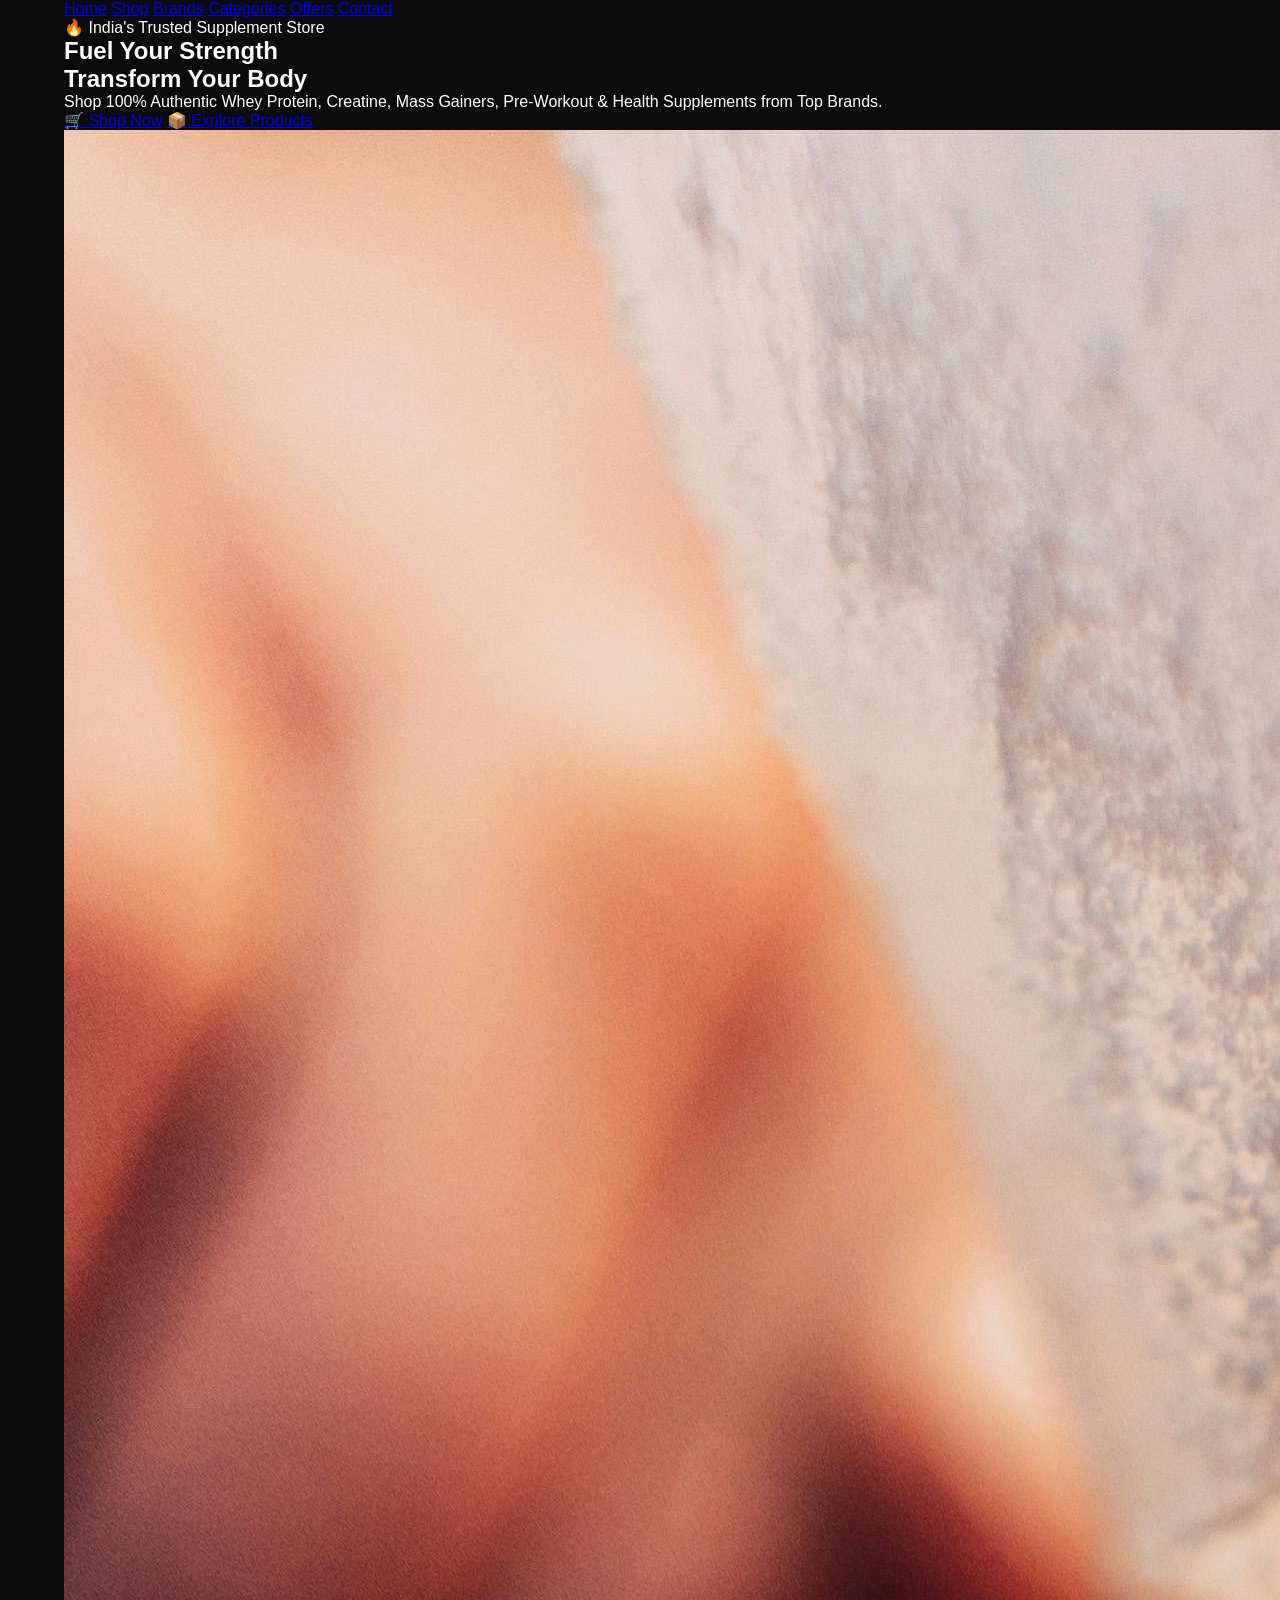
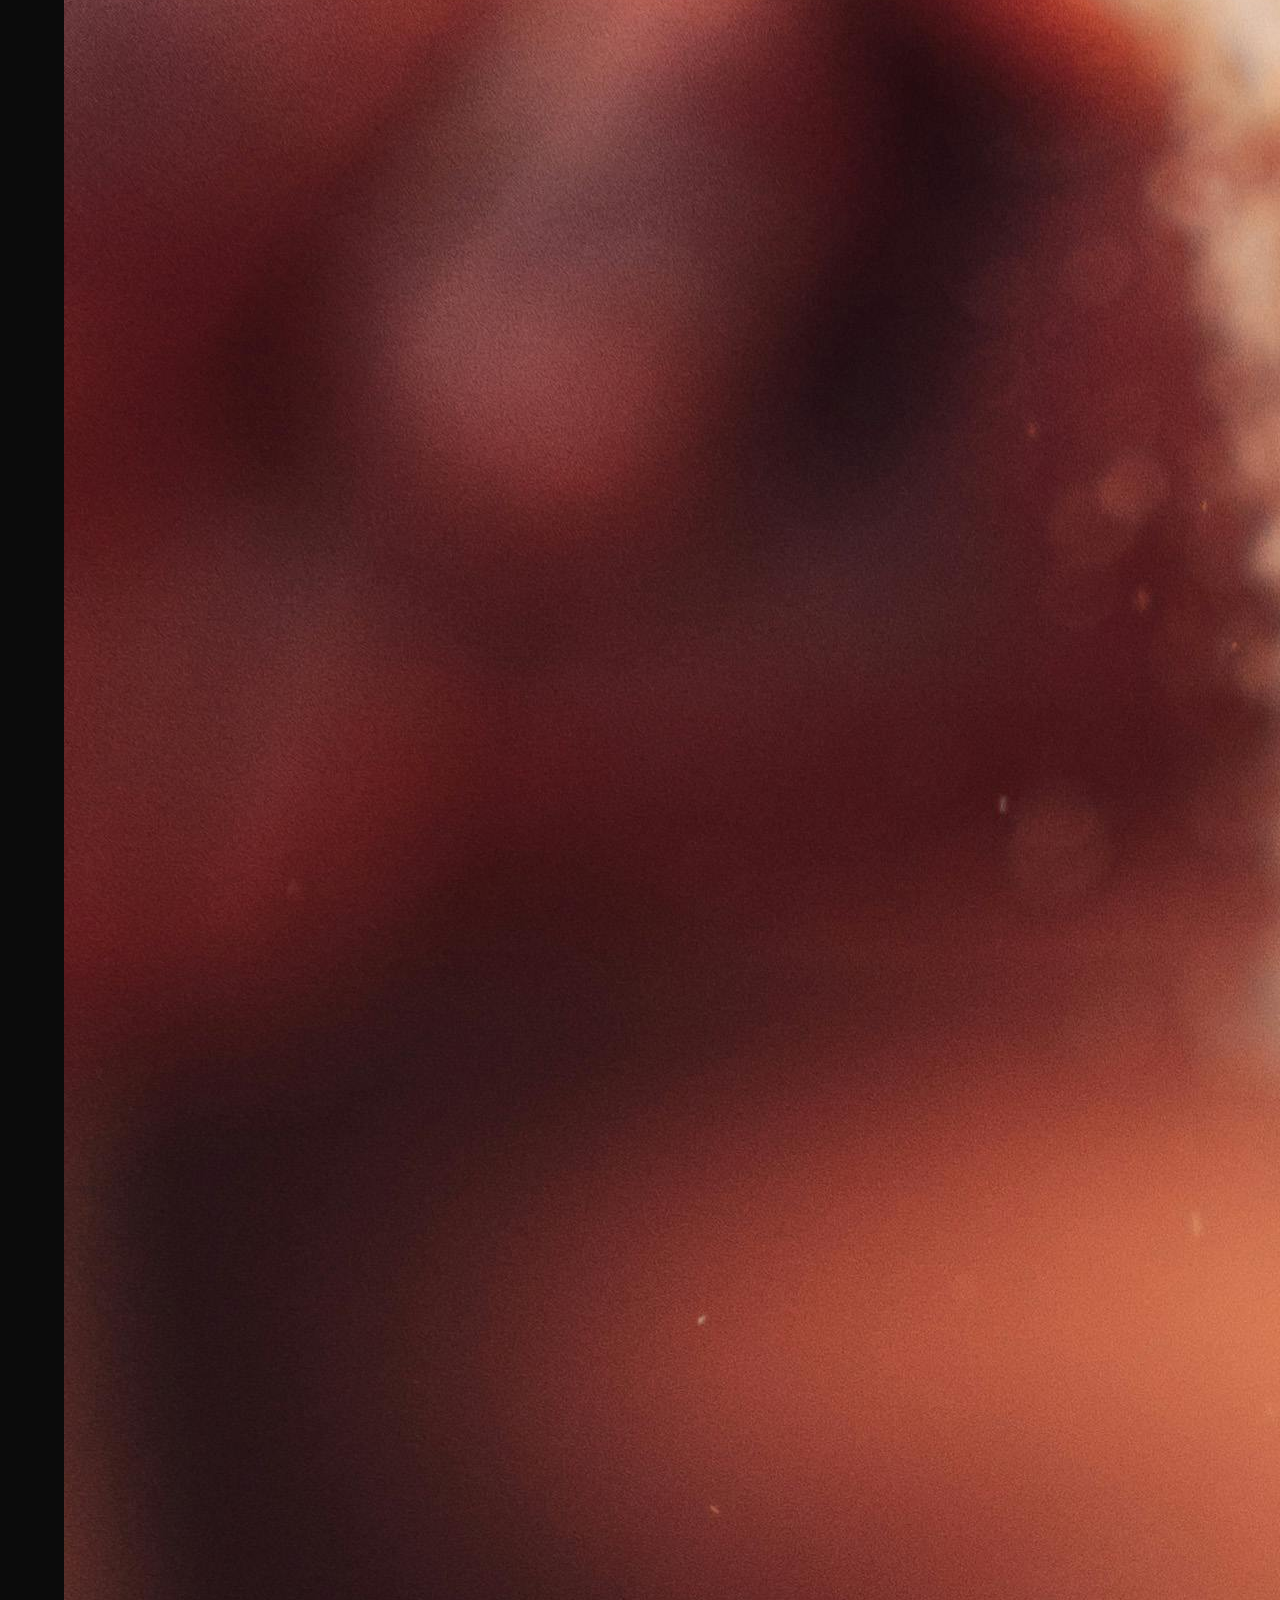
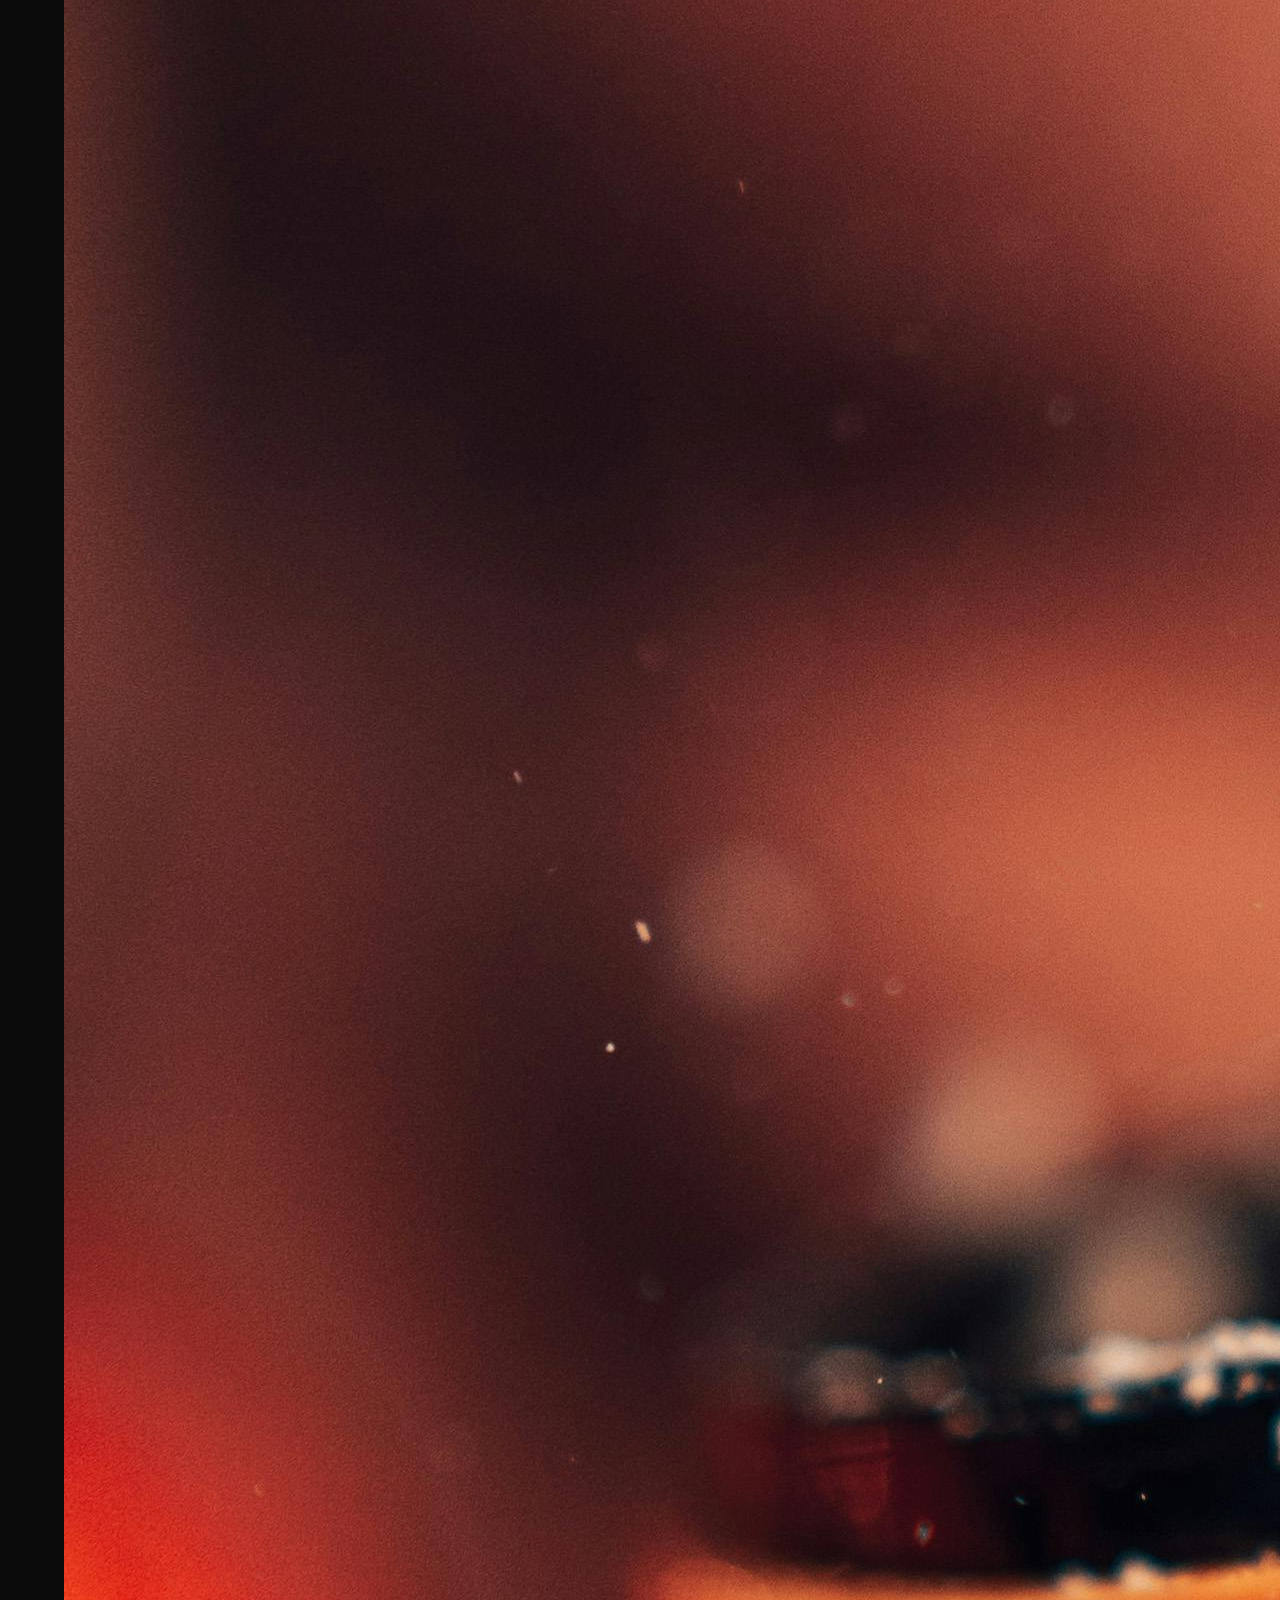
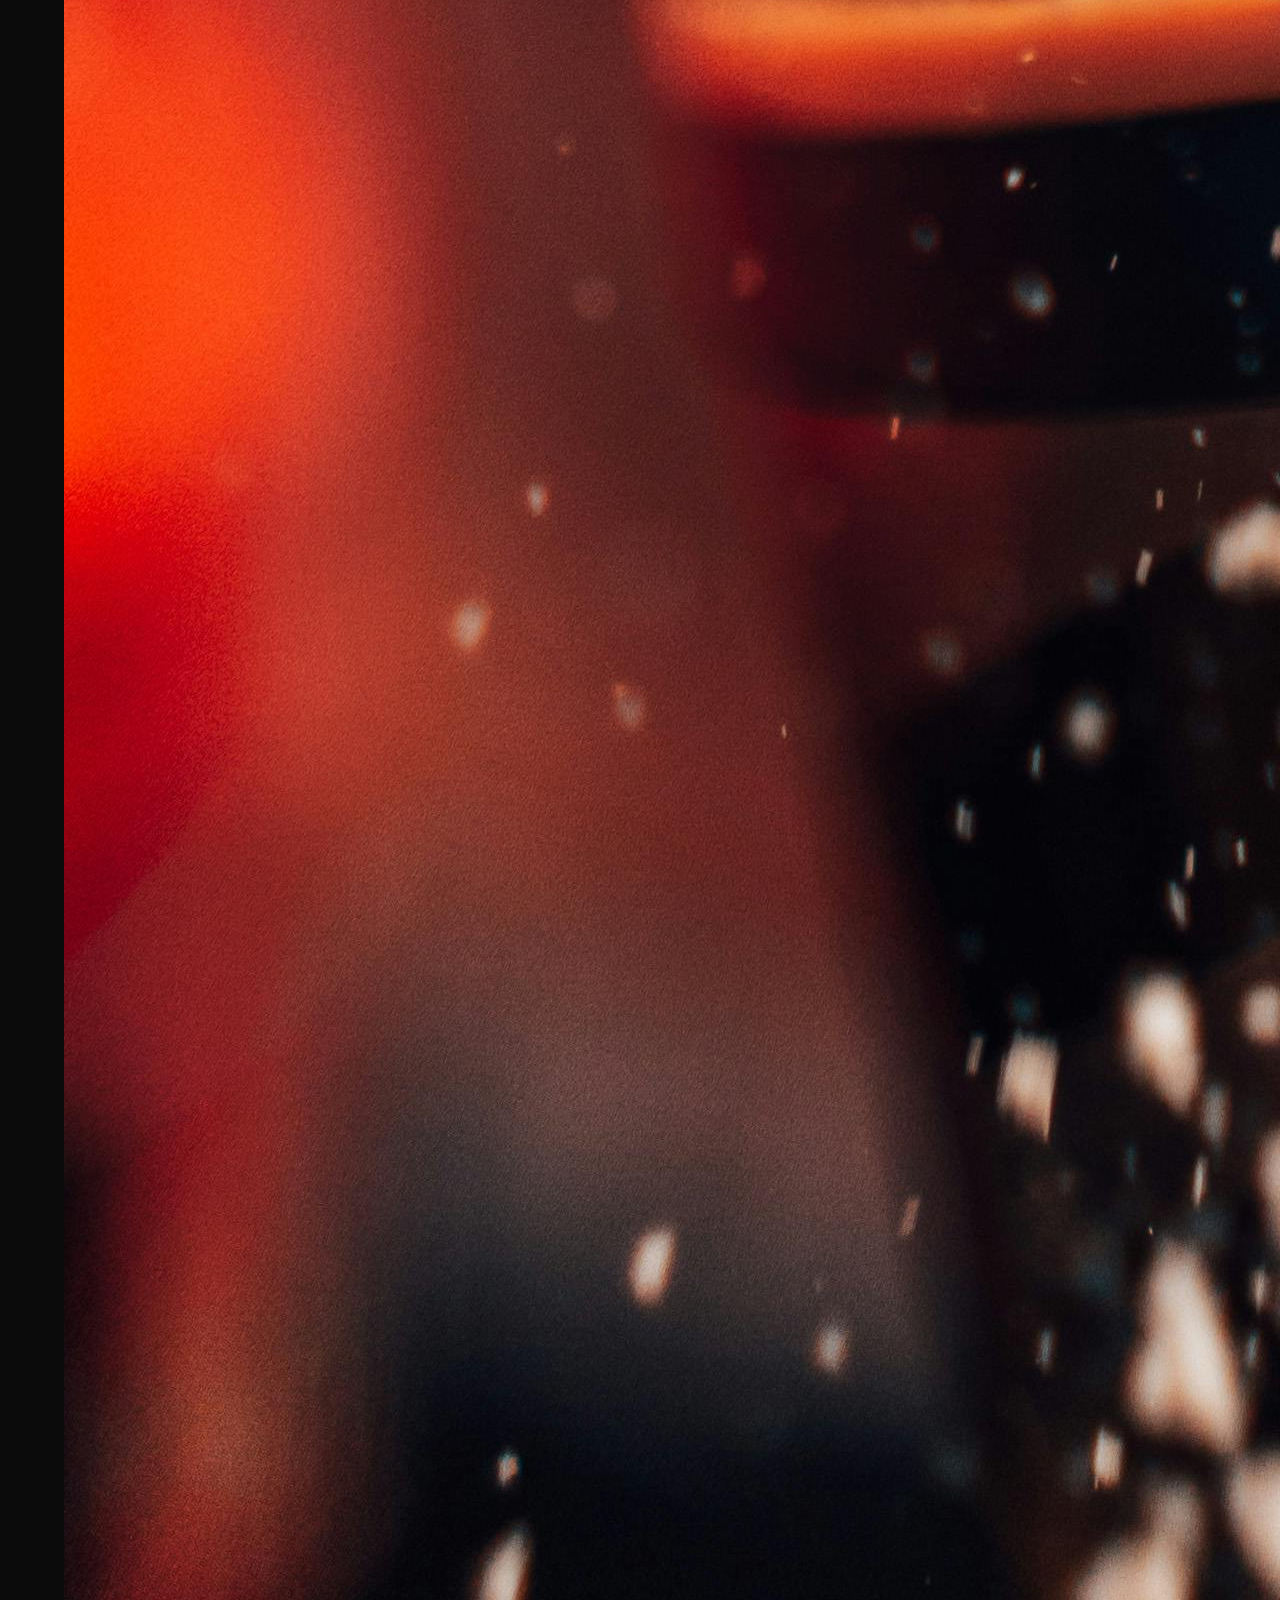
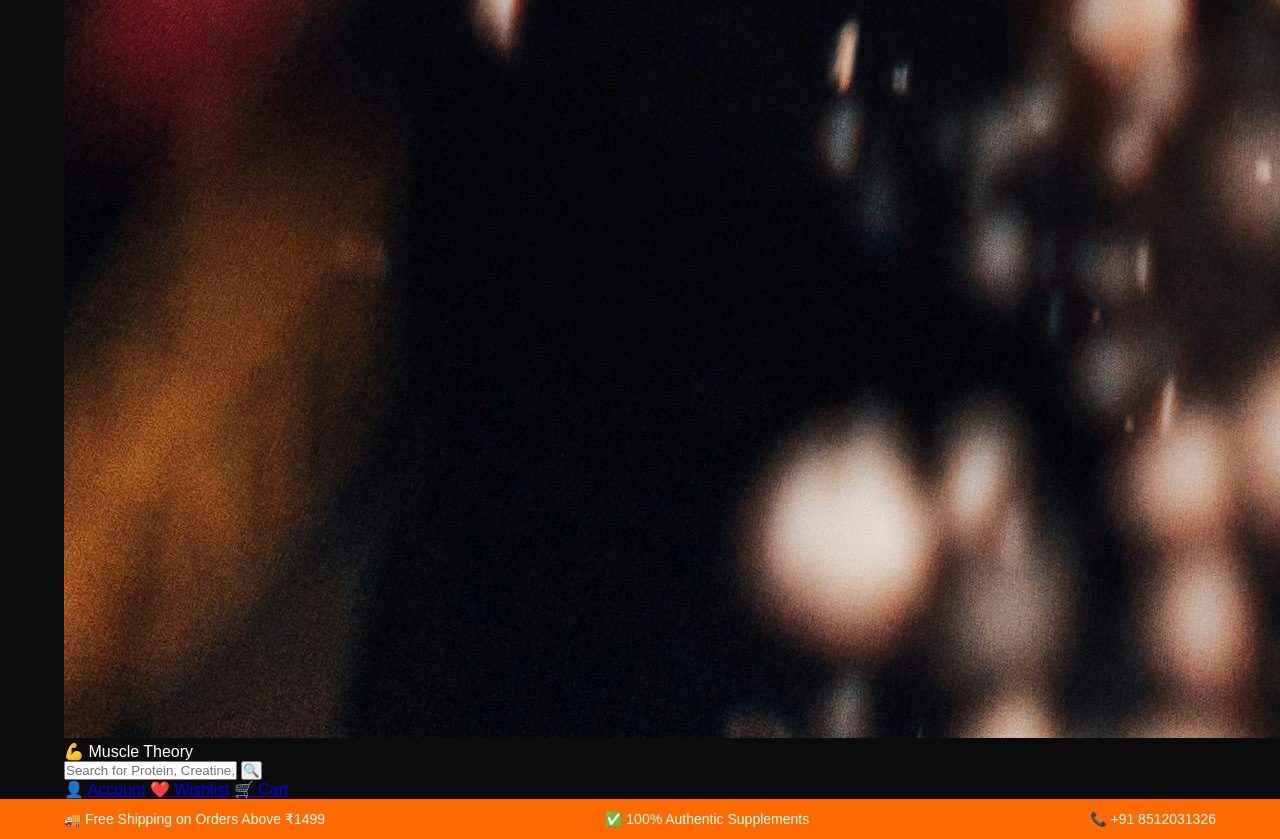
==== home.html @ f3317e4d "Recovered home.html" ====
<!DOCTYPE html>
<html lang="en">

<head>
    <meta charset="UTF-8">
    <meta name="viewport" content="width=device-width, initial-scale=1.0">
    <title>Muscle Theory | Premium Supplements</title>

    <link rel="stylesheet" href="css/style.css">
</head>

<body>
<!-- Top Bar -->
 <!-- Header -->
  <!-- Navigation -->
<nav class="navbar">
    <div class="container">

        <a href="#">Home</a>
        <a href="#">Shop</a>
        <a href="#">Brands</a>
        <a href="#">Categories</a>
        <a href="#">Offers</a>
        <a href="#">Contact</a>

    </div>
</nav>
<!-- Hero Section -->
<section class="hero">

    <div class="container hero-content">

        <div class="hero-text">

            <span class="hero-tag">🔥 India's Trusted Supplement Store</span>

            <h1>
                Fuel Your <span>Strength</span><br>
                Transform Your Body
            </h1>

            <p>
                Shop 100% Authentic Whey Protein, Creatine, Mass Gainers,
                Pre-Workout & Health Supplements from Top Brands.
            </p>

            <div class="hero-buttons">
                <a href="#" class="btn-primary">🛒 Shop Now</a>
                <a href="#" class="btn-secondary">📦 Explore Products</a>
            </div>

        </div>

        <div class="hero-image">

            <img src="image/whey-protein.jpg" alt="Whey Protein">

        </div>

    </div>

</section>
<header class="header">
    <div class="container header-content">

        <div class="logo">
            💪 <span>Muscle Theory</span>
        </div>

        <div class="search">
            <input type="text" placeholder="Search for Protein, Creatine, Mass Gainer...">
            <button>🔍</button>
        </div>

        <div class="header-icons">
            <a href="#">👤 Account</a>
            <a href="#">❤️ Wishlist</a>
            <a href="#">🛒 Cart</a>
        </div>

    </div>
</header>
<div class="top-bar">
    <div class="container">
        <span>🚚 Free Shipping on Orders Above ₹1499</span>
        <span>✅ 100% Authentic Supplements</span>
        <span>📞 +91 8512031326</span>
    </div>
</div>
</body>

</html>
---- css/style.css ----
/* ===========================
   Muscle Theory
   Premium Ecommerce UI
=========================== */

*{
    margin:0;
    padding:0;
    box-sizing:border-box;
}

body{
    font-family:Arial, Helvetica, sans-serif;
    background:#0b0b0b;
    color:#fff;
}

.container{
    width:90%;
    max-width:1300px;
    margin:auto;
}
/* Top Bar */

.top-bar{
    background:#ff6b00;
    color:#fff;
    padding:12px 0;
    font-size:14px;
}

.top-bar .container{
    display:flex;
    justify-content:space-between;
    align-items:center;
    flex-wrap:wrap;
}
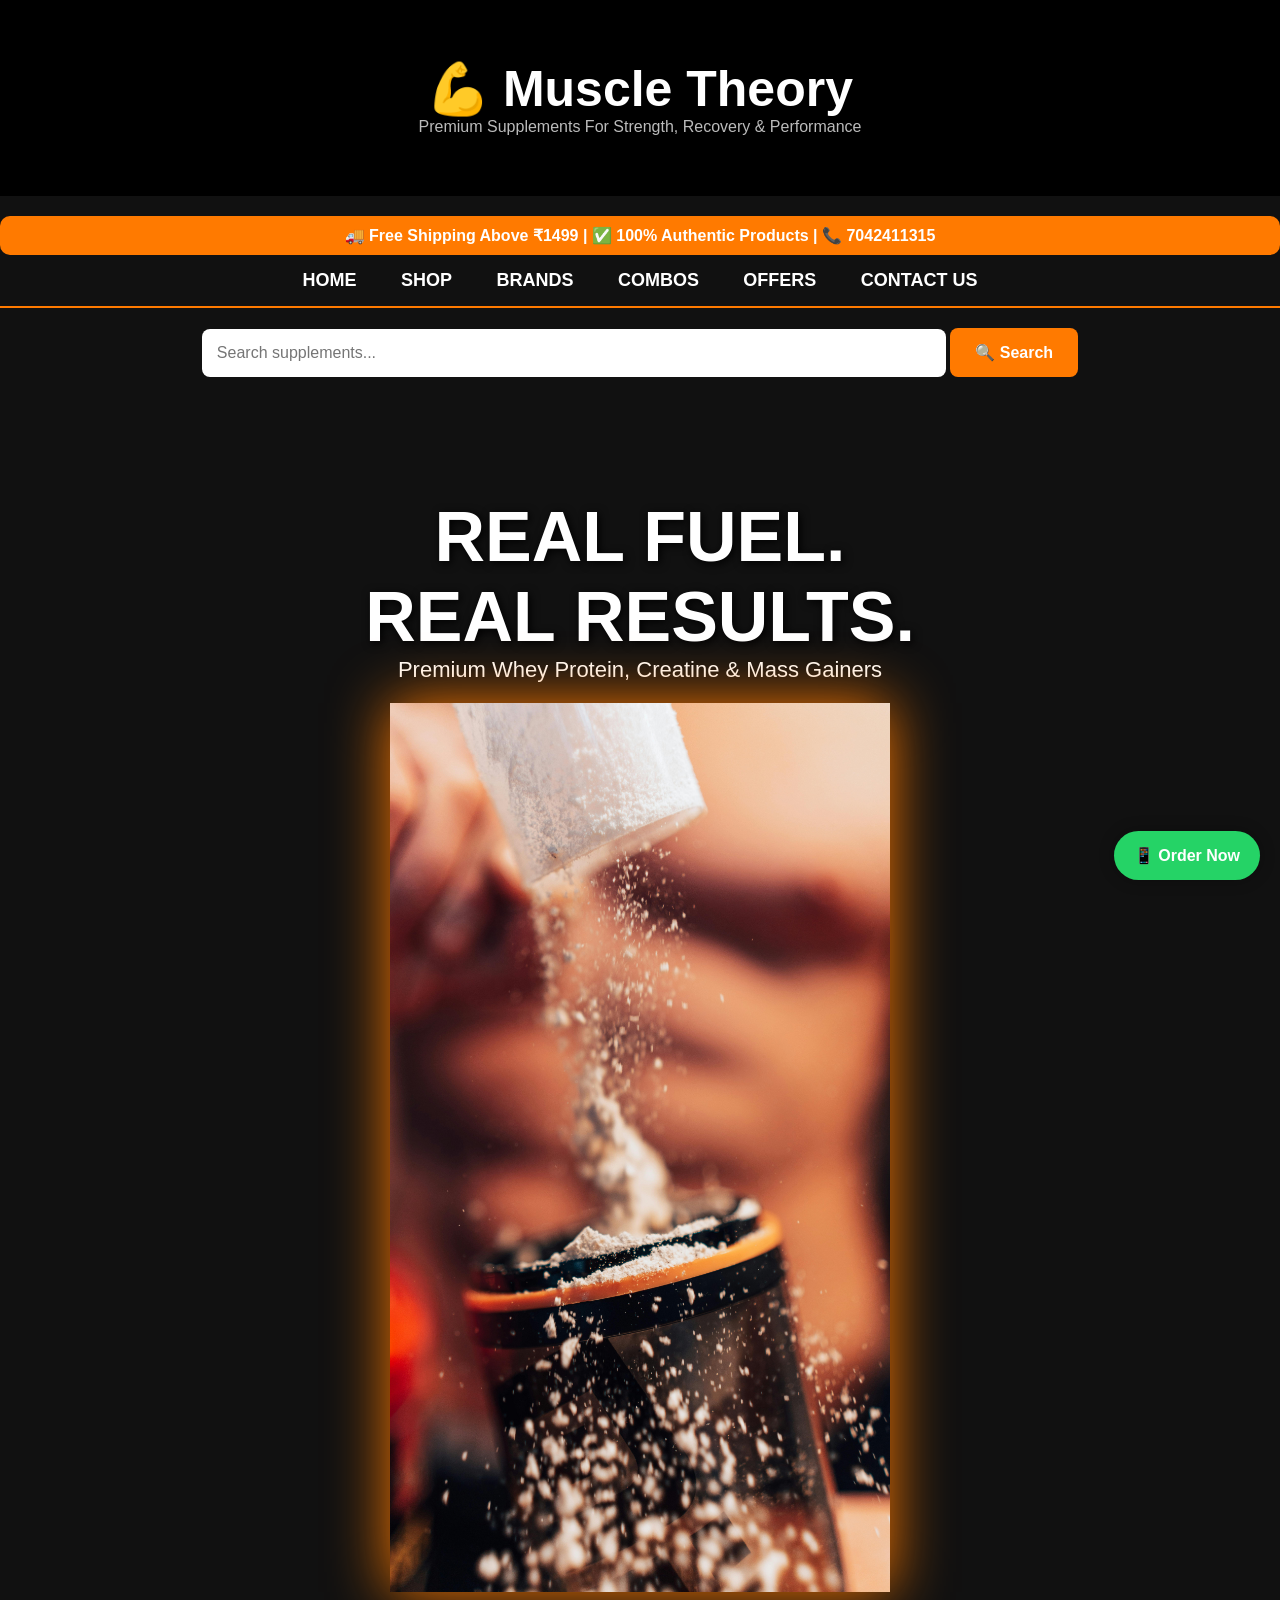
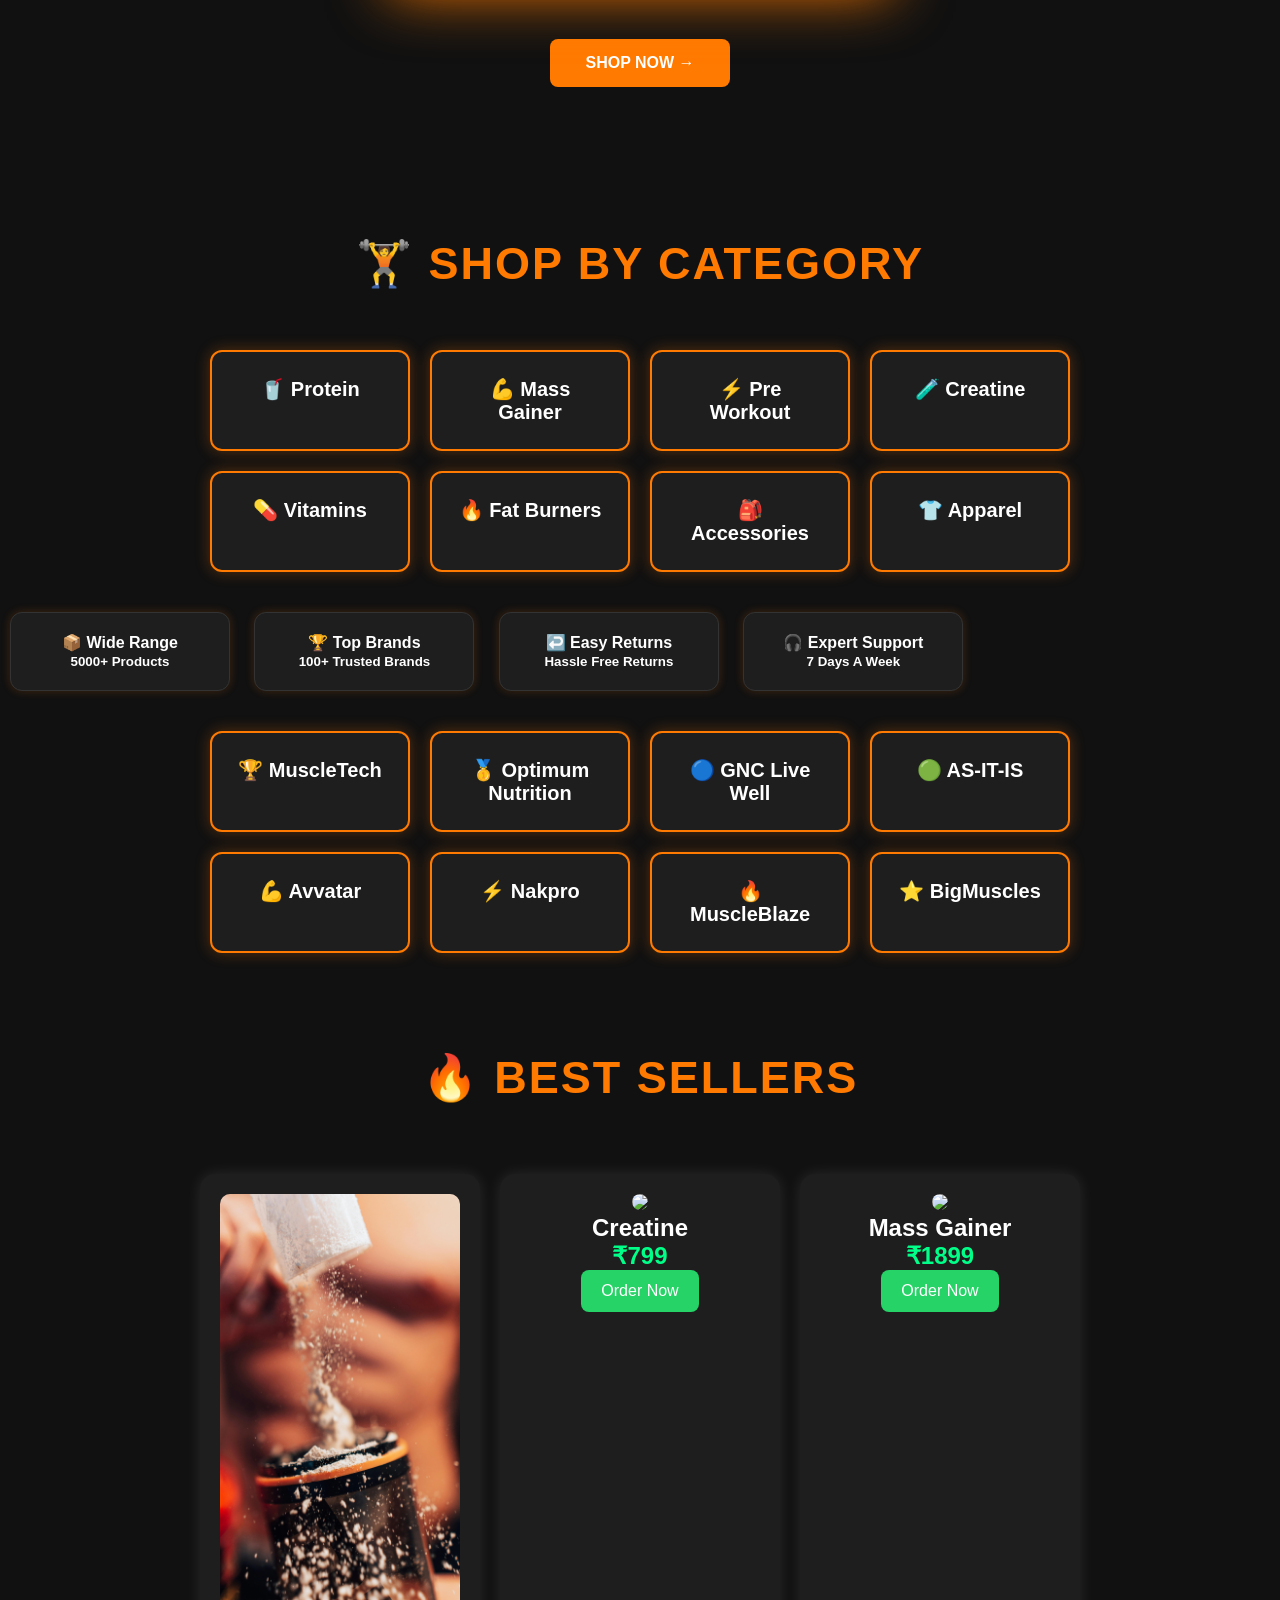
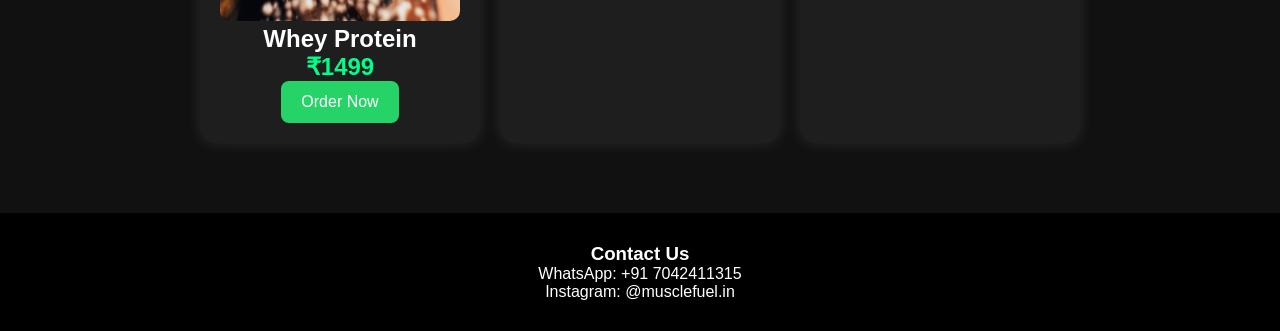
==== commit 4c25efd4: "Recovered home page" ====
--- a/home.html
+++ b/home.html
@@ -1,92 +1,356 @@
 <!DOCTYPE html>
-<html lang="en">
-
+<html>
 <head>
-    <meta charset="UTF-8">
-    <meta name="viewport" content="width=device-width, initial-scale=1.0">
-    <title>Muscle Theory | Premium Supplements</title>
-
-    <link rel="stylesheet" href="css/style.css">
+<title>Muscle Theory</title>
+<link rel="stylesheet" href="css/style.css">
+<style>
+body{
+margin:0;
+font-family:Arial,sans-serif;
+background:#111;
+color:white;
+}
+
+header{
+text-align:center;
+padding:60px 20px;
+background:#000;
+}
+
+header h1{
+font-size:50px;
+margin:0;f
+}
+
+header p{
+color:#bbb;
+}
+.hero{
+text-align:center;
+padding:100px 20px;
+background:url('https://images.unsplash.com/photo-1534438327276-14e5300c3a48?w=1600');
+background-size:cover;
+background-position:center;
+ min-height:500px;
+}
+
+.hero h1{
+font-size:70px;
+margin:0;
+color:white;
+text-shadow:2px 2px 10px black;
+}
+
+.hero p{
+font-size:22px;
+color:white;
+}
+ .hero img{
+width:500px;
+max-width:90%;
+filter:drop-shadow(0 0 30px #ff7a00);
+margin-top:20px;
+}
+
+.shop-btn{
+display:inline-block;
+margin-top:25px;
+padding:15px 35px;
+background:#ff7a00;
+color:white;
+text-decoration:none;
+font-weight:bold;
+border-radius:8px;
+}
+ .shop-btn:hover{
+background:#ff9500;
+}
+.products{
+display:flex;
+justify-content:center;
+flex-wrap:wrap;
+gap:20px;
+padding:40px;
+}
+
+.card{
+background:#1e1e1e;
+width:280px;
+border-radius:15px;
+padding:20px;
+text-align:center;
+box-shadow:0 0 15px rgba(255,255,255,0.1);
+}
+
+.card img{
+width:100%;
+border-radius:10px;
+}
+
+.price{
+font-size:24px;
+font-weight:bold;
+color:#00ff88;
+}
+
+button{
+background:#25D366;
+color:white;
+border:none;
+padding:12px 20px;
+border-radius:8px;
+cursor:pointer;
+font-size:16px;
+}
+
+footer{
+text-align:center;
+padding:30px;
+background:#000;
+margin-top:30px;
+}
+.features{
+display:inline-block;
+background:#1e1e1e;
+padding:20px 30px;
+margin:10px;
+border-radius:12px;
+width:220px;
+text-align:center;
+border:1px solid #333;
+font-weight:bold;
+ box-shadow:0 0 10px rgba(255,122,0,0.2);
+}
+ .features:hover{
+transform:translateY(-5px);
+box-shadow:0 0 20px rgba(255,122,0,0.5);
+transition:0.3s;
+}
+.topbar{
+background:#ff7a00;
+color:white;
+padding:10px;
+text-align:center;
+font-weight:bold;
+margin-top:20px;
+border-radius:10px;
+}
+ .navbar{
+background:#111;
+padding:15px;
+text-align:center;
+border-bottom:2px solid #ff7a00;
+}
+
+.navbar a{
+color:white;
+text-decoration:none;
+margin:0 20px;
+font-weight:bold;
+font-size:18px;
+ transition:0.3s;
+}
+
+.navbar a:hover{
+color:#ff7a00;
+}
+ .search-box{
+text-align:center;
+padding:20px;
+background:#111;
+}
+
+.search-box input{
+width:60%;
+padding:15px;
+font-size:16px;
+border:none;
+border-radius:8px;
+}
+
+.search-box button{
+padding:15px 25px;
+background:#ff7a00;
+color:white;
+border:none;
+border-radius:8px;
+font-weight:bold;
+cursor:pointer;
+}
+ .section-title{
+text-align:center;
+font-size:50px;
+margin:40px 0 20px;
+color:#ff7a00;
+font-weight:bold;
+}
+ .whatsapp{
+position:fixed;
+bottom:20px;
+right:20px;
+background:#25D366;
+color:white;
+padding:15px 20px;
+border-radius:50px;
+text-decoration:none;
+font-weight:bold;
+box-shadow:0 0 15px rgba(0,0,0,0.3);
+}
+ .categories{
+display:flex;
+flex-wrap:wrap;
+justify-content:center;
+gap:20px;
+padding:30px;
+max-width:1000px;
+margin:auto;
+}
+
+.cat-box{
+background:#1e1e1e;
+padding:25px;
+width:200px;
+text-align:center;
+border-radius:12px;
+font-size:20px;
+font-weight:bold;
+border:2px solid #ff7a00;
+ box-shadow:0 0 15px rgba(255,122,0,0.3);
+transition:0.3s;
+}
+
+.cat-box:hover{
+transform:translateY(-5px) scale(1.05);
+background:#ff7a00;
+ color:black;
+box-shadow:0 0 25px #ff7a00;
+cursor:pointer;
+}
+ .section-title{
+text-align:center;
+font-size:45px;
+color:#ff7a00;
+font-weight:bold;
+margin:50px 0 30px;
+text-transform:uppercase;
+letter-spacing:2px;
+}
+</style>
 </head>
 
 <body>
-<!-- Top Bar -->
- <!-- Header -->
-  <!-- Navigation -->
-<nav class="navbar">
-    <div class="container">
-
-        <a href="#">Home</a>
-        <a href="#">Shop</a>
-        <a href="#">Brands</a>
-        <a href="#">Categories</a>
-        <a href="#">Offers</a>
-        <a href="#">Contact</a>
-
-    </div>
+
+<header>
+<h1>💪 Muscle Theory </h1>
+<p>Premium Supplements For Strength, Recovery & Performance</p>
+</header>
+ <div class="topbar">
+🚚 Free Shipping Above ₹1499 | ✅ 100% Authentic Products | 📞 7042411315
+</div>
+ <nav class="navbar">
+<a href="#">HOME</a>
+<a href="#products">SHOP</a>
+<a href="#">BRANDS</a>
+<a href="#">COMBOS</a>
+<a href="#">OFFERS</a>
+<a href="#">CONTACT US</a>
 </nav>
-<!-- Hero Section -->
+ <div class="search-box">
+<input type="text" placeholder="Search supplements...">
+<button>🔍 Search</button>
+</div>
 <section class="hero">
-
-    <div class="container hero-content">
-
-        <div class="hero-text">
-
-            <span class="hero-tag">🔥 India's Trusted Supplement Store</span>
-
-            <h1>
-                Fuel Your <span>Strength</span><br>
-                Transform Your Body
-            </h1>
-
-            <p>
-                Shop 100% Authentic Whey Protein, Creatine, Mass Gainers,
-                Pre-Workout & Health Supplements from Top Brands.
-            </p>
-
-            <div class="hero-buttons">
-                <a href="#" class="btn-primary">🛒 Shop Now</a>
-                <a href="#" class="btn-secondary">📦 Explore Products</a>
-            </div>
-
-        </div>
-
-        <div class="hero-image">
-
-            <img src="image/whey-protein.jpg" alt="Whey Protein">
-
-        </div>
-
-    </div>
-
+<h1>REAL FUEL.<br>REAL RESULTS.</h1>
+<p>Premium Whey Protein, Creatine & Mass Gainers</p>
+
+<img src="whey-protein.jpg" width="500">
+
+<br><br>
+
+<a href="#products" class="shop-btn">SHOP NOW →</a>
 </section>
-<header class="header">
-    <div class="container header-content">
-
-        <div class="logo">
-            💪 <span>Muscle Theory</span>
-        </div>
-
-        <div class="search">
-            <input type="text" placeholder="Search for Protein, Creatine, Mass Gainer...">
-            <button>🔍</button>
-        </div>
-
-        <div class="header-icons">
-            <a href="#">👤 Account</a>
-            <a href="#">❤️ Wishlist</a>
-            <a href="#">🛒 Cart</a>
-        </div>
-
-    </div>
-</header>
-<div class="top-bar">
-    <div class="container">
-        <span>🚚 Free Shipping on Orders Above ₹1499</span>
-        <span>✅ 100% Authentic Supplements</span>
-        <span>📞 +91 8512031326</span>
-    </div>
-</div>
+ <h2 class="section-title">🏋️ Shop By Category</h2>
+ <div class="categories">
+<div class="cat-box">🥤 Protein</div>
+<div class="cat-box">💪 Mass Gainer</div>
+<div class="cat-box">⚡ Pre Workout</div>
+<div class="cat-box">🧪 Creatine</div>
+<div class="cat-box">💊 Vitamins</div>
+<div class="cat-box">🔥 Fat Burners</div>
+<div class="cat-box">🎒 Accessories</div>
+<div class="cat-box">👕 Apparel</div>
+</div>
+  <div class="features">
+📦 Wide Range<br>
+<small>5000+ Products</small>
+</div>
+
+<div class="features">
+🏆 Top Brands<br>
+<small>100+ Trusted Brands</small>
+</div>
+
+<div class="features">
+↩️ Easy Returns<br>
+<small>Hassle Free Returns</small>
+</div>
+
+<div class="features">
+🎧 Expert Support<br>
+<small>7 Days A Week</small>
+</div>
+
+<div class="categories">
+    <div class="cat-box">🏆 MuscleTech</div>
+    <div class="cat-box">🥇 Optimum Nutrition</div>
+    <div class="cat-box">🔵 GNC Live Well</div>
+    <div class="cat-box">🟢 AS-IT-IS</div>
+    <div class="cat-box">💪 Avvatar</div>
+    <div class="cat-box">⚡ Nakpro</div>
+    <div class="cat-box">🔥 MuscleBlaze</div>
+    <div class="cat-box">⭐ BigMuscles</div>
+</div>
+
+<br>
+ <h2 class="section-title">🔥 Best Sellers</h2>
+<div class="products">
+
+<div class="card">
+<img src="whey-protein.jpg">
+<h2>Whey Protein</h2>
+<p class="price">₹1499</p>
+<a href="https://wa.me/917042411315?text=Hello%20Muscle%20Theory,%20I%20want%20to%20order">
+<button>Order Now</button>
+</a>
+</div>
+
+<div class="card">
+<img src="https://images.unsplash.com/photo-1517836357463-d25dfeac3438?w=500">
+<h2>Creatine</h2>
+<p class="price">₹799</p>
+<a href="https://wa.me/917042411315?text=Hello%20Muscle%20Theory,%20I%20want%20to%20order">
+<button>Order Now</button>
+</a>
+</div>
+
+<div class="card">
+<img src="https://images.unsplash.com/photo-1518611012118-696072aa579a?w=500">
+<h2>Mass Gainer</h2>
+<p class="price">₹1899</p>
+<a href="https://wa.me/917042411315?text=Hello%20Muscle%20Theory,%20I%20want%20to%20order">
+<button>Order Now</button>
+</a>
+</div>
+
+</div>
+
+<footer>
+<h3>Contact Us</h3>
+<p>WhatsApp: +91 7042411315</p>
+<p>Instagram: @musclefuel.in</p>
+</footer>
+<a href="https://wa.me/917042411315" class="whatsapp">
+📱 Order Now
+</a>
 </body>
-
-</html>+</html>
--- a/css/style.css
+++ b/css/style.css
@@ -34,4 +34,22 @@
     justify-content:space-between;
     align-items:center;
     flex-wrap:wrap;
-}+}
+/* ===========================
+   TOP BAR
+=========================== */
+
+.top-bar{
+    background:#ff6b00;
+    color:#fff;
+    padding:12px 0;
+    font-size:14px;
+}
+
+.top-bar .container{
+    display:flex;
+    justify-content:space-between;
+    align-items:center;
+    flex-wrap:wrap;
+    gap:10px;
+}p
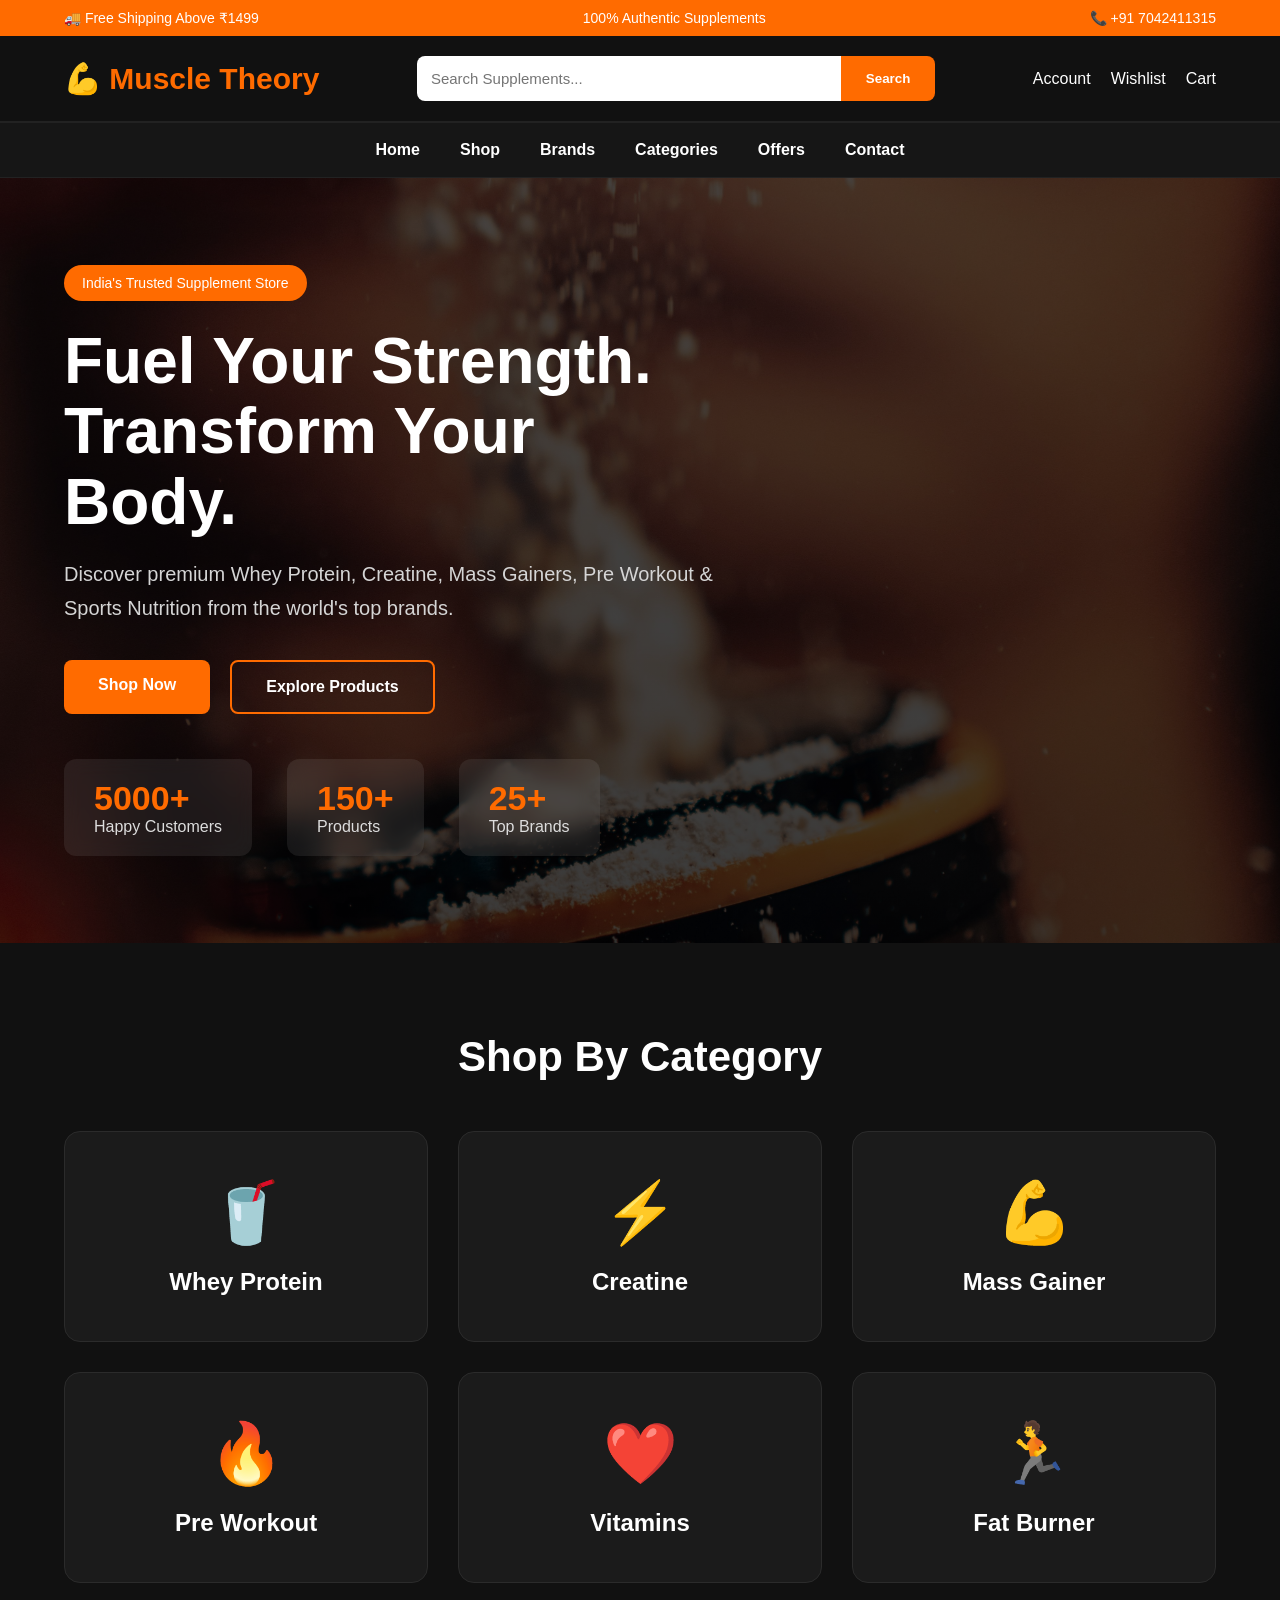
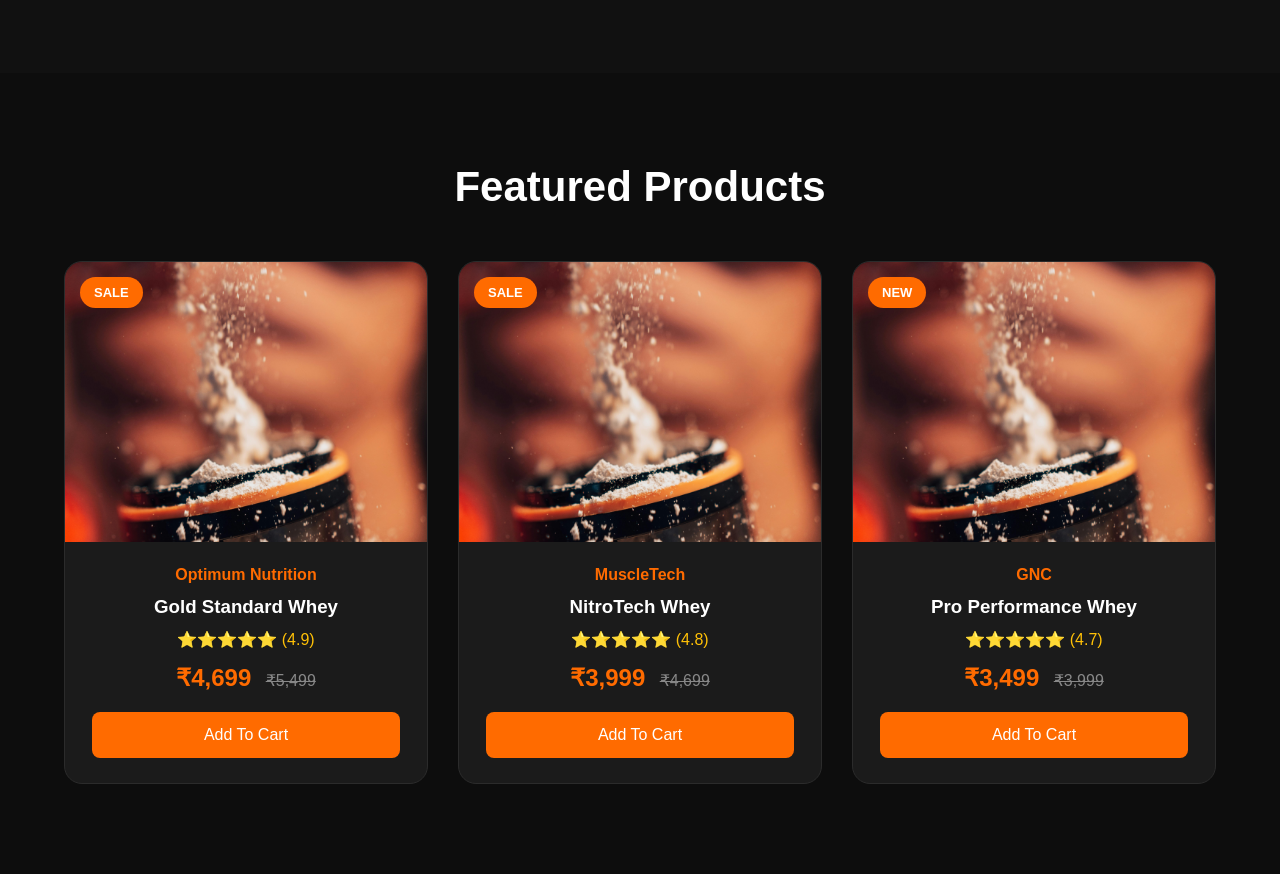
==== commit 21cb748b: "Homepage moved to index.html" ====
--- a/home.html
+++ b/home.html
@@ -1,356 +1,264 @@
 <!DOCTYPE html>
-<html>
+<html lang="en">
+
 <head>
-<title>Muscle Theory</title>
-<link rel="stylesheet" href="css/style.css">
-<style>
-body{
-margin:0;
-font-family:Arial,sans-serif;
-background:#111;
-color:white;
-}
-
-header{
-text-align:center;
-padding:60px 20px;
-background:#000;
-}
-
-header h1{
-font-size:50px;
-margin:0;f
-}
-
-header p{
-color:#bbb;
-}
-.hero{
-text-align:center;
-padding:100px 20px;
-background:url('https://images.unsplash.com/photo-1534438327276-14e5300c3a48?w=1600');
-background-size:cover;
-background-position:center;
- min-height:500px;
-}
-
-.hero h1{
-font-size:70px;
-margin:0;
-color:white;
-text-shadow:2px 2px 10px black;
-}
-
-.hero p{
-font-size:22px;
-color:white;
-}
- .hero img{
-width:500px;
-max-width:90%;
-filter:drop-shadow(0 0 30px #ff7a00);
-margin-top:20px;
-}
-
-.shop-btn{
-display:inline-block;
-margin-top:25px;
-padding:15px 35px;
-background:#ff7a00;
-color:white;
-text-decoration:none;
-font-weight:bold;
-border-radius:8px;
-}
- .shop-btn:hover{
-background:#ff9500;
-}
-.products{
-display:flex;
-justify-content:center;
-flex-wrap:wrap;
-gap:20px;
-padding:40px;
-}
-
-.card{
-background:#1e1e1e;
-width:280px;
-border-radius:15px;
-padding:20px;
-text-align:center;
-box-shadow:0 0 15px rgba(255,255,255,0.1);
-}
-
-.card img{
-width:100%;
-border-radius:10px;
-}
-
-.price{
-font-size:24px;
-font-weight:bold;
-color:#00ff88;
-}
-
-button{
-background:#25D366;
-color:white;
-border:none;
-padding:12px 20px;
-border-radius:8px;
-cursor:pointer;
-font-size:16px;
-}
-
-footer{
-text-align:center;
-padding:30px;
-background:#000;
-margin-top:30px;
-}
-.features{
-display:inline-block;
-background:#1e1e1e;
-padding:20px 30px;
-margin:10px;
-border-radius:12px;
-width:220px;
-text-align:center;
-border:1px solid #333;
-font-weight:bold;
- box-shadow:0 0 10px rgba(255,122,0,0.2);
-}
- .features:hover{
-transform:translateY(-5px);
-box-shadow:0 0 20px rgba(255,122,0,0.5);
-transition:0.3s;
-}
-.topbar{
-background:#ff7a00;
-color:white;
-padding:10px;
-text-align:center;
-font-weight:bold;
-margin-top:20px;
-border-radius:10px;
-}
- .navbar{
-background:#111;
-padding:15px;
-text-align:center;
-border-bottom:2px solid #ff7a00;
-}
-
-.navbar a{
-color:white;
-text-decoration:none;
-margin:0 20px;
-font-weight:bold;
-font-size:18px;
- transition:0.3s;
-}
-
-.navbar a:hover{
-color:#ff7a00;
-}
- .search-box{
-text-align:center;
-padding:20px;
-background:#111;
-}
-
-.search-box input{
-width:60%;
-padding:15px;
-font-size:16px;
-border:none;
-border-radius:8px;
-}
-
-.search-box button{
-padding:15px 25px;
-background:#ff7a00;
-color:white;
-border:none;
-border-radius:8px;
-font-weight:bold;
-cursor:pointer;
-}
- .section-title{
-text-align:center;
-font-size:50px;
-margin:40px 0 20px;
-color:#ff7a00;
-font-weight:bold;
-}
- .whatsapp{
-position:fixed;
-bottom:20px;
-right:20px;
-background:#25D366;
-color:white;
-padding:15px 20px;
-border-radius:50px;
-text-decoration:none;
-font-weight:bold;
-box-shadow:0 0 15px rgba(0,0,0,0.3);
-}
- .categories{
-display:flex;
-flex-wrap:wrap;
-justify-content:center;
-gap:20px;
-padding:30px;
-max-width:1000px;
-margin:auto;
-}
-
-.cat-box{
-background:#1e1e1e;
-padding:25px;
-width:200px;
-text-align:center;
-border-radius:12px;
-font-size:20px;
-font-weight:bold;
-border:2px solid #ff7a00;
- box-shadow:0 0 15px rgba(255,122,0,0.3);
-transition:0.3s;
-}
-
-.cat-box:hover{
-transform:translateY(-5px) scale(1.05);
-background:#ff7a00;
- color:black;
-box-shadow:0 0 25px #ff7a00;
-cursor:pointer;
-}
- .section-title{
-text-align:center;
-font-size:45px;
-color:#ff7a00;
-font-weight:bold;
-margin:50px 0 30px;
-text-transform:uppercase;
-letter-spacing:2px;
-}
-</style>
+    <meta charset="UTF-8">
+    <meta name="viewport" content="width=device-width, initial-scale=1.0">
+    <title>Muscle Theory | Premium Supplements</title>
+
+    <link rel="stylesheet" href="css/style.css">
 </head>
 
 <body>
 
-<header>
-<h1>💪 Muscle Theory </h1>
-<p>Premium Supplements For Strength, Recovery & Performance</p>
-</header>
- <div class="topbar">
-🚚 Free Shipping Above ₹1499 | ✅ 100% Authentic Products | 📞 7042411315
-</div>
- <nav class="navbar">
-<a href="#">HOME</a>
-<a href="#products">SHOP</a>
-<a href="#">BRANDS</a>
-<a href="#">COMBOS</a>
-<a href="#">OFFERS</a>
-<a href="#">CONTACT US</a>
-</nav>
- <div class="search-box">
-<input type="text" placeholder="Search supplements...">
-<button>🔍 Search</button>
-</div>
+    <!-- Top Bar -->
+    <div class="top-bar">
+        <div class="container">
+            <p>🚚 Free Shipping Above ₹1499</p>
+            <p>100% Authentic Supplements</p>
+            <p>📞 +91 7042411315</p>
+        </div>
+    </div>
+
+    <!-- Header -->
+    <header class="header">
+
+        <div class="container">
+
+            <div class="logo">
+                💪 Muscle Theory
+            </div>
+
+            <div class="search-box">
+                <input type="text" placeholder="Search Supplements...">
+                <button>Search</button>
+            </div>
+
+            <div class="header-icons">
+                <a href="#">Account</a>
+                <a href="#">Wishlist</a>
+                <a href="#">Cart</a>
+            </div>
+
+        </div>
+
+    </header>
+
+    <!-- Navigation -->
+    <nav class="navbar">
+
+        <div class="container">
+
+            <a href="#">Home</a>
+            <a href="#">Shop</a>
+            <a href="#">Brands</a>
+            <a href="#">Categories</a>
+            <a href="#">Offers</a>
+            <a href="#">Contact</a>
+
+        </div>
+
+    </nav>
+    <!-- Hero Section -->
+
 <section class="hero">
-<h1>REAL FUEL.<br>REAL RESULTS.</h1>
-<p>Premium Whey Protein, Creatine & Mass Gainers</p>
-
-<img src="whey-protein.jpg" width="500">
-
-<br><br>
-
-<a href="#products" class="shop-btn">SHOP NOW →</a>
+
+    <div class="hero-overlay"></div>
+
+    <div class="container hero-content">
+
+        <div class="hero-left">
+
+            <span class="hero-tag">
+                India's Trusted Supplement Store
+            </span>
+
+            <h1>
+                Fuel Your Strength.<br>
+                Transform Your Body.
+            </h1>
+
+            <p>
+                Discover premium Whey Protein, Creatine,
+                Mass Gainers, Pre Workout & Sports Nutrition
+                from the world's top brands.
+            </p>
+
+            <div class="hero-buttons">
+
+                <a href="#" class="btn-primary">
+                    Shop Now
+                </a>
+
+                <a href="#" class="btn-secondary">
+                    Explore Products
+                </a>
+
+            </div>
+
+            <div class="hero-stats">
+
+                <div>
+                    <h3>5000+</h3>
+                    <span>Happy Customers</span>
+                </div>
+
+                <div>
+                    <h3>150+</h3>
+                    <span>Products</span>
+                </div>
+
+                <div>
+                    <h3>25+</h3>
+                    <span>Top Brands</span>
+                </div>
+
+            </div>
+
+        </div>
+
+    </div>
+
 </section>
- <h2 class="section-title">🏋️ Shop By Category</h2>
- <div class="categories">
-<div class="cat-box">🥤 Protein</div>
-<div class="cat-box">💪 Mass Gainer</div>
-<div class="cat-box">⚡ Pre Workout</div>
-<div class="cat-box">🧪 Creatine</div>
-<div class="cat-box">💊 Vitamins</div>
-<div class="cat-box">🔥 Fat Burners</div>
-<div class="cat-box">🎒 Accessories</div>
-<div class="cat-box">👕 Apparel</div>
-</div>
-  <div class="features">
-📦 Wide Range<br>
-<small>5000+ Products</small>
-</div>
-
-<div class="features">
-🏆 Top Brands<br>
-<small>100+ Trusted Brands</small>
-</div>
-
-<div class="features">
-↩️ Easy Returns<br>
-<small>Hassle Free Returns</small>
-</div>
-
-<div class="features">
-🎧 Expert Support<br>
-<small>7 Days A Week</small>
-</div>
-
-<div class="categories">
-    <div class="cat-box">🏆 MuscleTech</div>
-    <div class="cat-box">🥇 Optimum Nutrition</div>
-    <div class="cat-box">🔵 GNC Live Well</div>
-    <div class="cat-box">🟢 AS-IT-IS</div>
-    <div class="cat-box">💪 Avvatar</div>
-    <div class="cat-box">⚡ Nakpro</div>
-    <div class="cat-box">🔥 MuscleBlaze</div>
-    <div class="cat-box">⭐ BigMuscles</div>
-</div>
-
-<br>
- <h2 class="section-title">🔥 Best Sellers</h2>
-<div class="products">
-
-<div class="card">
-<img src="whey-protein.jpg">
-<h2>Whey Protein</h2>
-<p class="price">₹1499</p>
-<a href="https://wa.me/917042411315?text=Hello%20Muscle%20Theory,%20I%20want%20to%20order">
-<button>Order Now</button>
-</a>
-</div>
-
-<div class="card">
-<img src="https://images.unsplash.com/photo-1517836357463-d25dfeac3438?w=500">
-<h2>Creatine</h2>
-<p class="price">₹799</p>
-<a href="https://wa.me/917042411315?text=Hello%20Muscle%20Theory,%20I%20want%20to%20order">
-<button>Order Now</button>
-</a>
-</div>
-
-<div class="card">
-<img src="https://images.unsplash.com/photo-1518611012118-696072aa579a?w=500">
-<h2>Mass Gainer</h2>
-<p class="price">₹1899</p>
-<a href="https://wa.me/917042411315?text=Hello%20Muscle%20Theory,%20I%20want%20to%20order">
-<button>Order Now</button>
-</a>
-</div>
-
-</div>
-
-<footer>
-<h3>Contact Us</h3>
-<p>WhatsApp: +91 7042411315</p>
-<p>Instagram: @musclefuel.in</p>
-</footer>
-<a href="https://wa.me/917042411315" class="whatsapp">
-📱 Order Now
-</a>
+<!-- Categories -->
+
+<section class="categories">
+
+    <div class="container">
+
+        <h2 class="section-title">Shop By Category</h2>
+
+        <div class="category-grid">
+
+            <div class="category-card">
+                <div class="category-icon">🥤</div>
+                <h3>Whey Protein</h3>
+            </div>
+
+            <div class="category-card">
+                <div class="category-icon">⚡</div>
+                <h3>Creatine</h3>
+            </div>
+
+            <div class="category-card">
+                <div class="category-icon">💪</div>
+                <h3>Mass Gainer</h3>
+            </div>
+
+            <div class="category-card">
+                <div class="category-icon">🔥</div>
+                <h3>Pre Workout</h3>
+            </div>
+
+            <div class="category-card">
+                <div class="category-icon">❤️</div>
+                <h3>Vitamins</h3>
+            </div>
+
+            <div class="category-card">
+                <div class="category-icon">🏃</div>
+                <h3>Fat Burner</h3>
+            </div>
+
+        </div>
+
+    </div>
+
+</section>
+<!-- Featured Products -->
+
+<section class="featured-products">
+
+    <div class="container">
+
+        <h2 class="section-title">Featured Products</h2>
+
+        <div class="products-grid">
+
+            <div class="product-card">
+
+                <span class="sale-badge">SALE</span>
+
+                <img src="image/whey-protein.jpg" alt="Protein">
+
+                <h4>Optimum Nutrition</h4>
+
+                <h3>Gold Standard Whey</h3>
+
+                <div class="rating">
+                    ⭐⭐⭐⭐⭐ <span>(4.9)</span>
+                </div>
+
+                <div class="price">
+
+                    <span class="new-price">₹4,699</span>
+
+                    <span class="old-price">₹5,499</span>
+
+                </div>
+
+                <button>Add To Cart</button>
+
+            </div>
+
+            <div class="product-card">
+
+                <span class="sale-badge">SALE</span>
+
+                <img src="image/whey-protein.jpg" alt="Protein">
+
+                <h4>MuscleTech</h4>
+
+                <h3>NitroTech Whey</h3>
+
+                <div class="rating">
+                    ⭐⭐⭐⭐⭐ <span>(4.8)</span>
+                </div>
+
+                <div class="price">
+
+                    <span class="new-price">₹3,999</span>
+
+                    <span class="old-price">₹4,699</span>
+
+                </div>
+
+                <button>Add To Cart</button>
+
+            </div>
+
+            <div class="product-card">
+
+                <span class="sale-badge">NEW</span>
+
+                <img src="image/whey-protein.jpg" alt="Protein">
+
+                <h4>GNC</h4>
+
+                <h3>Pro Performance Whey</h3>
+
+                <div class="rating">
+                    ⭐⭐⭐⭐⭐ <span>(4.7)</span>
+                </div>
+
+                <div class="price">
+
+                    <span class="new-price">₹3,499</span>
+
+                    <span class="old-price">₹3,999</span>
+
+                </div>
+
+                <button>Add To Cart</button>
+
+            </div>
+
+        </div>
+
+    </div>
+
+</section>
+
 </body>
-</html>
+
+</html>
--- a/css/style.css
+++ b/css/style.css
@@ -1,6 +1,5 @@
 /* ===========================
-   Muscle Theory
-   Premium Ecommerce UI
+   Muscle Theory v2
 =========================== */
 
 *{
@@ -10,9 +9,9 @@
 }
 
 body{
+    background:#0b0b0b;
+    color:#ffffff;
     font-family:Arial, Helvetica, sans-serif;
-    background:#0b0b0b;
-    color:#fff;
 }
 
 .container{
@@ -20,36 +19,356 @@
     max-width:1300px;
     margin:auto;
 }
-/* Top Bar */
+
+/* ===========================
+   TOP BAR
+=========================== */
 
 .top-bar{
     background:#ff6b00;
     color:#fff;
-    padding:12px 0;
     font-size:14px;
+    padding:10px 0;
 }
 
 .top-bar .container{
     display:flex;
     justify-content:space-between;
     align-items:center;
-    flex-wrap:wrap;
-}
-/* ===========================
-   TOP BAR
-=========================== */
-
-.top-bar{
-    background:#ff6b00;
-    color:#fff;
-    padding:12px 0;
-    font-size:14px;
-}
-
-.top-bar .container{
+}
+
+/* ===========================
+   HEADER
+=========================== */
+
+.header{
+    background:#111;
+    padding:20px 0;
+    border-bottom:1px solid #222;
+}
+
+.header .container{
     display:flex;
     justify-content:space-between;
     align-items:center;
-    flex-wrap:wrap;
-    gap:10px;
-}p+}
+
+.logo{
+    font-size:30px;
+    font-weight:bold;
+    color:#ff6b00;
+}
+
+.search-box{
+    display:flex;
+    width:45%;
+}
+
+.search-box input{
+    width:100%;
+    padding:14px;
+    border:none;
+    outline:none;
+    border-radius:8px 0 0 8px;
+    font-size:15px;
+}
+
+.search-box button{
+    background:#ff6b00;
+    color:#fff;
+    border:none;
+    padding:0 25px;
+    border-radius:0 8px 8px 0;
+    cursor:pointer;
+    font-weight:bold;
+}
+
+.header-icons{
+    display:flex;
+    gap:20px;
+}
+
+.header-icons a{
+    color:white;
+    text-decoration:none;
+    transition:.3s;
+}
+
+.header-icons a:hover{
+    color:#ff6b00;
+}
+
+/* ===========================
+   NAVBAR
+=========================== */
+
+.navbar{
+    background:#161616;
+    border-top:1px solid #222;
+    border-bottom:1px solid #222;
+}
+
+.navbar .container{
+    display:flex;
+    justify-content:center;
+    gap:40px;
+}
+
+.navbar a{
+    color:#fff;
+    text-decoration:none;
+    padding:18px 0;
+    font-weight:bold;
+    transition:.3s;
+}
+
+.navbar a:hover{
+    color:#ff6b00;
+}
+/* ===========================
+   HERO SECTION
+=========================== */
+
+.hero{
+    position:relative;
+    min-height:85vh;
+    display:flex;
+    align-items:center;
+    background:
+        linear-gradient(rgba(0,0,0,.70),rgba(0,0,0,.75)),
+        url("../image/whey-protein.jpg") center/cover no-repeat;
+}
+
+.hero-overlay{
+    position:absolute;
+    inset:0;
+}
+
+.hero-content{
+    position:relative;
+    z-index:2;
+    display:flex;
+    align-items:center;
+    min-height:85vh;
+}
+
+.hero-left{
+    max-width:650px;
+}
+
+.hero-tag{
+    display:inline-block;
+    background:#ff6b00;
+    color:#fff;
+    padding:10px 18px;
+    border-radius:40px;
+    font-size:14px;
+    margin-bottom:25px;
+}
+
+.hero h1{
+    font-size:64px;
+    line-height:1.1;
+    margin-bottom:20px;
+}
+
+.hero p{
+    font-size:20px;
+    color:#d5d5d5;
+    line-height:1.7;
+    margin-bottom:35px;
+}
+
+.hero-buttons{
+    display:flex;
+    gap:20px;
+    margin-bottom:45px;
+}
+
+.btn-primary,
+.btn-secondary{
+    text-decoration:none;
+    padding:16px 34px;
+    border-radius:8px;
+    font-weight:bold;
+    transition:.3s;
+}
+
+.btn-primary{
+    background:#ff6b00;
+    color:white;
+}
+
+.btn-primary:hover{
+    transform:translateY(-4px);
+}
+
+.btn-secondary{
+    border:2px solid #ff6b00;
+    color:#fff;
+}
+
+.btn-secondary:hover{
+    background:#ff6b00;
+}
+
+.hero-stats{
+    display:flex;
+    gap:35px;
+}
+
+.hero-stats div{
+    background:rgba(255,255,255,.08);
+    backdrop-filter:blur(10px);
+    padding:20px 30px;
+    border-radius:12px;
+}
+
+.hero-stats h3{
+    color:#ff6b00;
+    font-size:34px;
+}
+
+.hero-stats span{
+    color:#ddd;
+}
+/* ===========================
+   CATEGORIES
+=========================== */
+
+.categories{
+    padding:90px 0;
+    background:#111;
+}
+
+.section-title{
+    text-align:center;
+    font-size:42px;
+    margin-bottom:50px;
+    color:#fff;
+}
+
+.category-grid{
+    display:grid;
+    grid-template-columns:repeat(3,1fr);
+    gap:30px;
+}
+
+.category-card{
+    background:#1b1b1b;
+    border:1px solid #2b2b2b;
+    border-radius:16px;
+    padding:45px 20px;
+    text-align:center;
+    transition:.35s;
+    cursor:pointer;
+}
+
+.category-card:hover{
+    transform:translateY(-10px);
+    border-color:#ff6b00;
+    box-shadow:0 15px 40px rgba(255,107,0,.25);
+}
+
+.category-icon{
+    font-size:60px;
+    margin-bottom:20px;
+}
+
+.category-card h3{
+    font-size:24px;
+}
+/* ===========================
+   FEATURED PRODUCTS
+=========================== */
+
+.featured-products{
+    padding:90px 0;
+    background:#0d0d0d;
+}
+
+.products-grid{
+    display:grid;
+    grid-template-columns:repeat(3,1fr);
+    gap:30px;
+}
+
+.product-card{
+    background:#1b1b1b;
+    border-radius:18px;
+    overflow:hidden;
+    text-align:center;
+    position:relative;
+    transition:.35s;
+    border:1px solid #2b2b2b;
+}
+
+.product-card:hover{
+    transform:translateY(-10px);
+    box-shadow:0 18px 45px rgba(255,107,0,.25);
+}
+
+.product-card img{
+    width:100%;
+    height:280px;
+    object-fit:cover;
+}
+
+.sale-badge{
+    position:absolute;
+    top:15px;
+    left:15px;
+    background:#ff6b00;
+    color:#fff;
+    padding:8px 14px;
+    border-radius:30px;
+    font-size:13px;
+    font-weight:bold;
+}
+
+.product-card h4{
+    margin-top:20px;
+    color:#ff6b00;
+}
+
+.product-card h3{
+    margin:12px 0;
+}
+
+.rating{
+    color:#ffc107;
+    margin-bottom:15px;
+}
+
+.price{
+    margin-bottom:20px;
+}
+
+.new-price{
+    color:#ff6b00;
+    font-size:24px;
+    font-weight:bold;
+}
+
+.old-price{
+    margin-left:10px;
+    text-decoration:line-through;
+    color:#888;
+}
+
+.product-card button{
+    width:85%;
+    margin-bottom:25px;
+    padding:14px;
+    border:none;
+    background:#ff6b00;
+    color:#fff;
+    font-size:16px;
+    border-radius:8px;
+    cursor:pointer;
+    transition:.3s;
+}
+
+.product-card button:hover{
+    background:#ff8c1a;
+}
